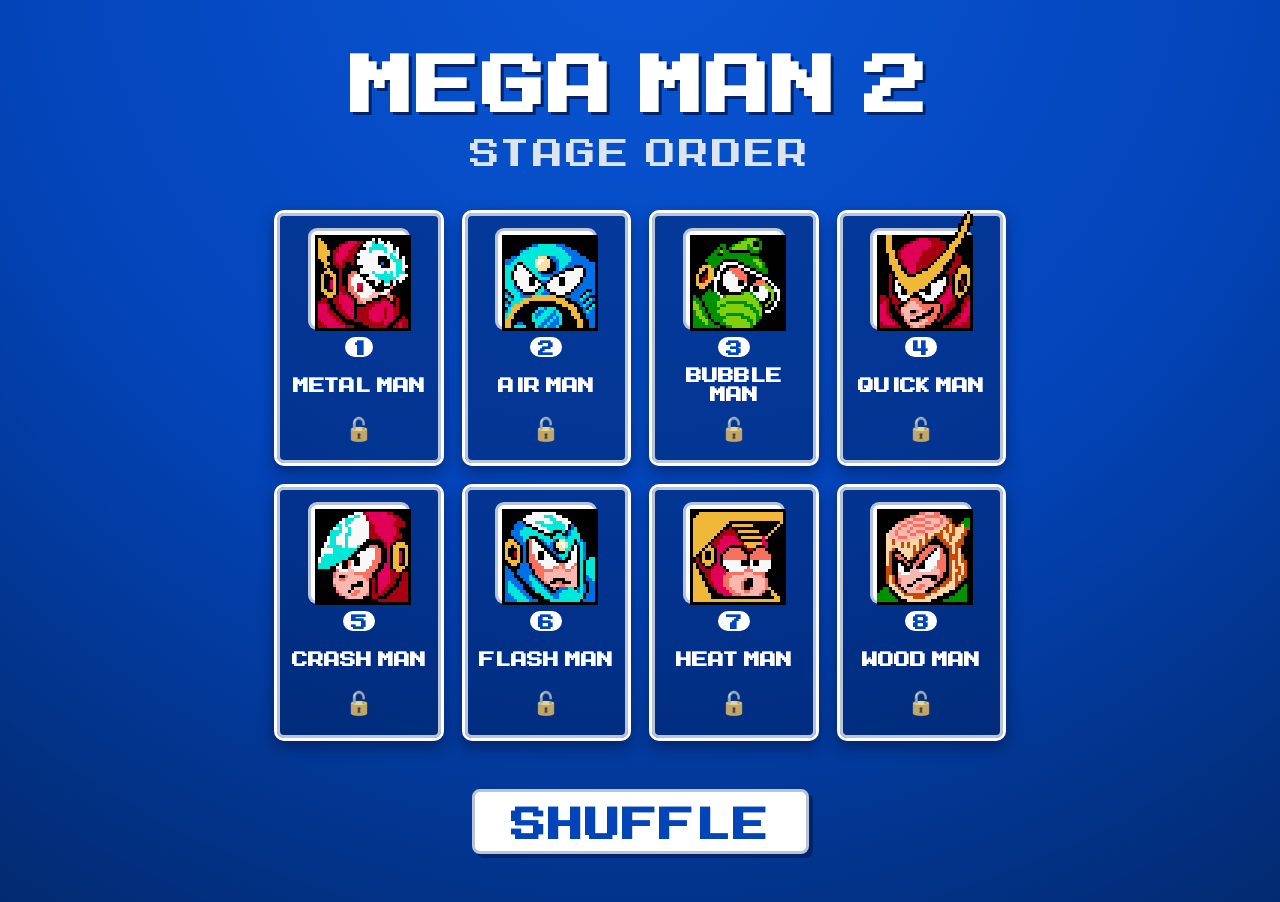
==== index.html @ 6f8959cc "Add files via upload" ====
<!DOCTYPE html>
<html lang="en">
<head>
    <meta charset="UTF-8">
    <meta name="viewport" content="width=device-width, initial-scale=1.0">
    <title>Mega Man 2 Shuffle</title>
    <link rel="stylesheet" href="style.css">
</head>
<body>
    <main class="container">
        <h1>Mega Man 2</h1>
        <br>
        <p class="subtitle">Stage Order</p>
        <br>
        <div id="boss-grid" class="boss-grid"></div>
        <br>

        <button id="shuffle-btn" type="button">Shuffle</button>
    </main>

    <script src="script.js"></script>
</body>
</html>
---- style.css ----
@font-face {
    font-family: 'Mega Man 2';
    src: url('assets/megaman_2.ttf') format('truetype');
    font-weight: normal;
    font-style: normal;
    font-display: swap;
}

* {
    margin: 0;
    padding: 0;
    box-sizing: border-box;
}

body {
    min-height: 100vh;
    display: flex;
    align-items: center;
    justify-content: center;
    background: radial-gradient(circle at 50% -10%, #0a56d6 0%, #0344b9 55%, #022a70 100%);
    font-family: 'Mega Man 2', 'Courier New', Courier, monospace;
    color: #ffffff;
    padding: 24px 16px;
}

.container {
    width: 100%;
    max-width: 780px;
    text-align: center;
    padding: 24px;
}

h1 {
    font-size: clamp(3rem, 5vw, 4rem);
    letter-spacing: 2px;
    text-transform: uppercase;
    text-shadow: 3px 3px 0 #00236b;
}

.subtitle {
    margin-top: 8px;
    margin-bottom: 28px;
    color: #dce4ed;
    text-transform: uppercase;
    letter-spacing: 3px;
    font-size: clamp(1.5rem, 5vw, 1.9rem);
}

.boss-grid {
    display: grid;
    grid-template-columns: repeat(4, minmax(160px, 1fr));
    gap: 18px;
    justify-content: center;
}

.boss-card {
    background: rgba(0, 20, 70, 0.35);
    border: 3px solid #ffffff;
    border-radius: 10px;
    padding: 18px 10px;
    display: flex;
    flex-direction: column;
    align-items: center;
    transition: transform 0.18s ease, border-color 0.18s ease, box-shadow 0.18s ease;
    cursor: grab;
    box-shadow: inset 0 0 0 3px #b8c4d8, 0 6px 14px rgba(0, 15, 50, 0.5);
}

.boss-card:hover {
    transform: translateY(-4px);
    border-color: #F0B838;
    box-shadow: inset 0 0 0 3px #b8c4d8, 0 10px 18px rgba(0, 15, 50, 0.55);
}

.boss-card.locked {
    border-color: #b8c4d8;
    background: rgba(0, 30, 90, 0.5);
    opacity: 0.8;
    cursor: not-allowed;
}

.boss-card.locked:hover {
    transform: none;
    border-color: #b8c4d8;
    box-shadow: inset 0 0 0 3px #b8c4d8, 0 6px 14px rgba(0, 15, 50, 0.5);
}

.boss-card.drop-target {
    border-color: #F0B838;
    transform: scale(1.05);
    box-shadow: inset 0 0 0 3px #F0B838, 0 0 16px rgba(240, 184, 56, 0.6);
}

.lock-btn {
    display: flex;
    align-items: center;
    justify-content: center;
    width: 32px;
    height: 32px;
    margin: 10px auto 0;
    font-size: 1.4rem;
    background: rgba(0, 0, 0, 0);
    border: none;
    border-radius: 50%;
    cursor: pointer;
    filter: grayscale(60%);
    transition: filter 0.15s ease, transform 0.15s ease, background 0.15s ease;
}

.lock-btn:hover {
    filter: none;
    background: rgba(0, 0, 0, 0);
    transform: scale(1.15);
}

.portrait-frame {
    width: 96px;
    height: 96px;
    display: block;
    margin: 0 auto 10px;
    background: #000000;
    border: 4px solid #ffffff;
    border-radius: 6px;
    box-shadow: 0 0 0 3px #b8c4d8;
    position: relative;
}

.portrait-frame img {
    width: 96px;
    height: 96px;
    display: block;
    image-rendering: pixelated;
}

.portrait-frame .quick-man-portrait {
    width: 132px;
    height: 138px;
    position: absolute;
    left: -18px;
    top: -24px;
}

.boss-card .order {
    display: inline-block;
    min-width: 24px;
    padding: 2px 8px;
    margin-bottom: 8px;
    color: #0344b9;
    background: #ffffff;
    border-radius: 12px;
    font-weight: bold;
}

.boss-card .name {
    display: flex;
    align-items: center;
    justify-content: center;
    min-height: 2.4em;
    font-size: 1rem;
    font-weight: bold;
    text-transform: uppercase;
    line-height: 1.2;
}

#shuffle-btn {
    margin-top: 32px;
    padding: 12px 36px;
    font-family: inherit;
    font-size: 2.2rem;
    font-weight: bold;
    text-transform: uppercase;
    letter-spacing: 2px;
    color: #0344b9;
    background: #ffffff;
    border: 3px solid #b8c4d8;
    border-radius: 8px;
    cursor: pointer;
    box-shadow: 4px 4px 0 #00236b;
    transition: background 0.15s ease, transform 0.1s ease, box-shadow 0.1s ease;
}

#shuffle-btn:hover {
    transform: translateY(-4px);
    background: #F0B838;
    box-shadow: inset 0 0 0 3px #b8c4d8, 0 10px 18px rgba(0, 15, 50, 0.55);
}

#shuffle-btn:active {
    transform: translateY(2px);
    box-shadow: 2px 2px 0 #00236b;
}

#shuffle-btn:focus-visible,
.lock-btn:focus-visible,
.boss-card:focus-visible {
    outline: 3px solid #F0B838;
    outline-offset: 2px;
}

@media (max-width: 640px) {
    .boss-grid {
        grid-template-columns: repeat(2, minmax(150px, 1fr));
    }
}

@media (max-width: 360px) {
    .boss-grid {
        grid-template-columns: 1fr;
        max-width: 220px;
        margin: 0 auto;
    }
}
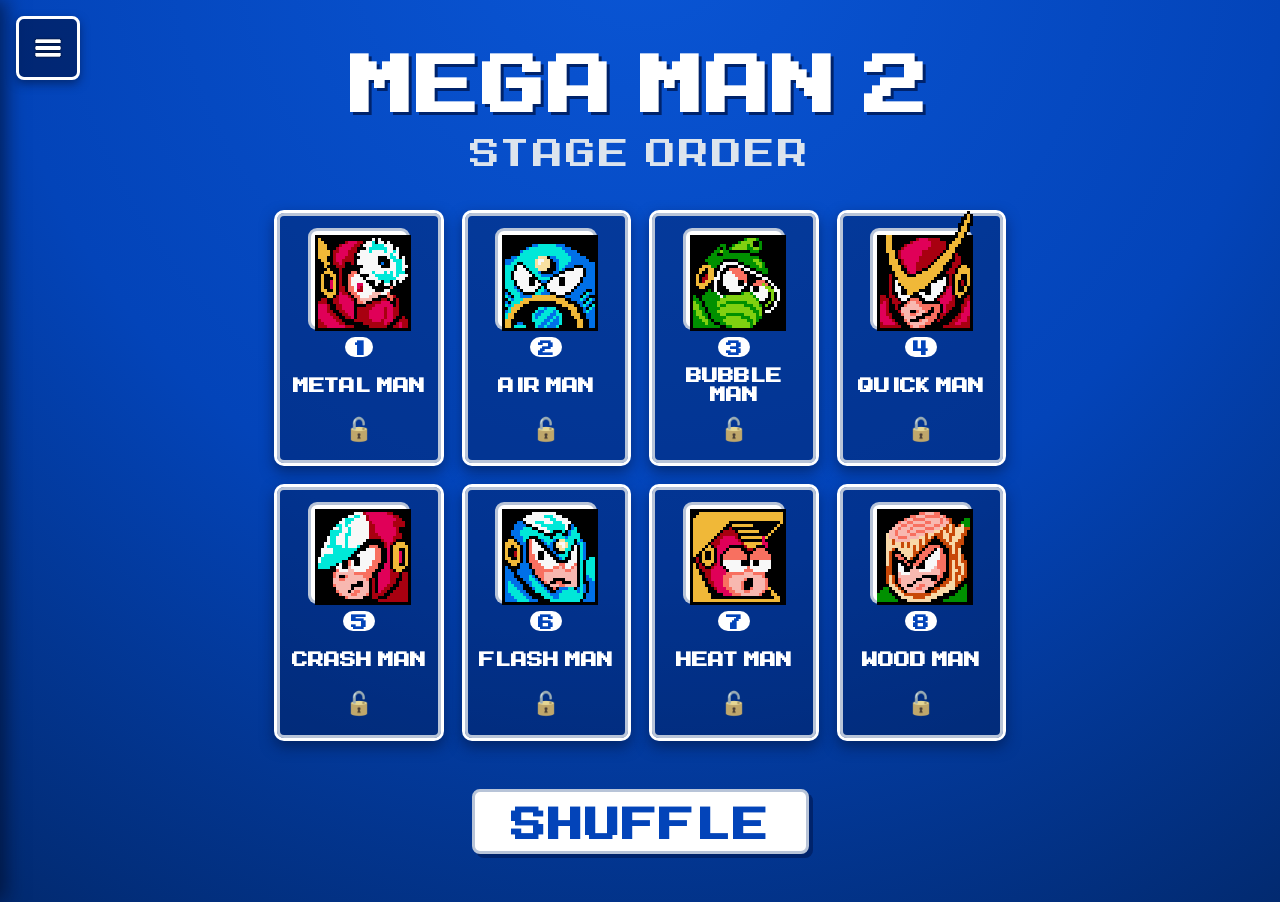
==== commit 50396c1d: "Add files via upload" ====
--- a/index.html
+++ b/index.html
@@ -3,12 +3,21 @@
 <head>
     <meta charset="UTF-8">
     <meta name="viewport" content="width=device-width, initial-scale=1.0">
-    <title>Mega Man 2 Shuffle</title>
+    <title>Mega Man Shuffle</title>
     <link rel="stylesheet" href="style.css">
 </head>
 <body>
+    <button id="menu-btn" type="button" aria-label="Select game" aria-expanded="false" aria-controls="game-menu">
+        <img id="menu-icon" src="assets/menu.png" alt="">
+    </button>
+    <div id="menu-overlay" class="menu-overlay"></div>
+    <nav id="game-menu" class="game-menu" aria-hidden="true">
+        <p class="game-menu-title">Select Game</p>
+        <ul id="game-list" class="game-list"></ul>
+    </nav>
+
     <main class="container">
-        <h1>Mega Man 2</h1>
+        <h1 id="game-title">Mega Man 2</h1>
         <br>
         <p class="subtitle">Stage Order</p>
         <br>
--- a/style.css
+++ b/style.css
@@ -12,6 +12,12 @@
     box-sizing: border-box;
 }
 
+:root {
+    --menu-btn-size: clamp(44px, 5vw, 72px);
+    --menu-btn-offset-y: max(16px, env(safe-area-inset-top));
+    --menu-btn-offset-x: max(16px, env(safe-area-inset-left));
+}
+
 body {
     min-height: 100vh;
     display: flex;
@@ -47,13 +53,16 @@
 }
 
 .boss-grid {
-    display: grid;
-    grid-template-columns: repeat(4, minmax(160px, 1fr));
+    --cols: 4;
+    display: flex;
+    flex-wrap: wrap;
+    justify-content: center;
     gap: 18px;
-    justify-content: center;
 }
 
 .boss-card {
+    width: calc((100% - (var(--cols) - 1) * 18px) / var(--cols));
+    min-width: 160px;
     background: rgba(0, 20, 70, 0.35);
     border: 3px solid #ffffff;
     border-radius: 10px;
@@ -197,16 +206,165 @@
     outline-offset: 2px;
 }
 
+#menu-btn {
+    position: fixed;
+    top: var(--menu-btn-offset-y);
+    left: var(--menu-btn-offset-x);
+    z-index: 30;
+    width: var(--menu-btn-size);
+    height: var(--menu-btn-size);
+    display: flex;
+    align-items: center;
+    justify-content: center;
+    background: rgba(0, 20, 70, 0.6);
+    border: 3px solid #ffffff;
+    border-radius: 8px;
+    cursor: pointer;
+    -webkit-tap-highlight-color: transparent;
+    touch-action: manipulation;
+    box-shadow: 0 4px 10px rgba(0, 15, 50, 0.5);
+    transition: transform 0.15s ease, border-color 0.15s ease;
+}
+
+#menu-btn:hover {
+    border-color: #F0B838;
+    transform: translateY(-2px);
+}
+
+#menu-btn img {
+    width: 55%;
+    height: 55%;
+    image-rendering: pixelated;
+}
+
+.menu-overlay {
+    position: fixed;
+    inset: 0;
+    background: rgba(0, 10, 35, 0.6);
+    opacity: 0;
+    pointer-events: none;
+    transition: opacity 0.2s ease;
+    z-index: 20;
+}
+
+.menu-overlay.open {
+    opacity: 1;
+    pointer-events: auto;
+}
+
+.game-menu {
+    position: fixed;
+    top: 0;
+    left: 0;
+    height: 100vh;
+    width: min(260px, 78vw);
+    background: #022a70;
+    border-right: 3px solid #ffffff;
+    box-shadow: 6px 0 18px rgba(0, 10, 35, 0.6);
+    padding: calc(var(--menu-btn-offset-y) + var(--menu-btn-size) + 20px) 20px 20px calc(20px + var(--menu-btn-offset-x));
+    transform: translateX(-100%);
+    transition: transform 0.25s ease;
+    z-index: 25;
+    overflow-y: auto;
+}
+
+.game-menu.open {
+    transform: translateX(0);
+}
+
+.game-menu-title {
+    text-transform: uppercase;
+    letter-spacing: 2px;
+    color: #dce4ed;
+    margin-bottom: 16px;
+    font-size: 1rem;
+}
+
+.game-list {
+    list-style: none;
+    display: flex;
+    flex-direction: column;
+    gap: 8px;
+}
+
+.game-option {
+    width: 100%;
+    text-align: left;
+    padding: 10px 14px;
+    min-height: 44px;
+    font-family: inherit;
+    font-size: 0.95rem;
+    text-transform: uppercase;
+    letter-spacing: 1px;
+    color: #ffffff;
+    background: rgba(255, 255, 255, 0.08);
+    border: 2px solid #b8c4d8;
+    border-radius: 6px;
+    cursor: pointer;
+    -webkit-tap-highlight-color: transparent;
+    touch-action: manipulation;
+    transition: background 0.15s ease, border-color 0.15s ease, transform 0.15s ease;
+}
+
+.game-option:hover {
+    border-color: #F0B838;
+    transform: translateX(4px);
+}
+
+.game-option.active {
+    background: #F0B838;
+    border-color: #F0B838;
+    color: #0344b9;
+}
+
+.portrait-frame.no-image {
+    display: flex;
+    align-items: center;
+    justify-content: center;
+    background: rgba(255, 255, 255, 0.08);
+}
+
+.portrait-initials {
+    font-size: 1.6rem;
+    font-weight: bold;
+    color: #b8c4d8;
+}
+
 @media (max-width: 640px) {
     .boss-grid {
-        grid-template-columns: repeat(2, minmax(150px, 1fr));
+        --cols: 2;
+    }
+
+    .boss-card {
+        min-width: 150px;
+    }
+
+    .game-menu {
+        width: min(240px, 82vw);
+    }
+
+    /* grid content often exceeds viewport height on mobile, pinning the
+       container to the top, so reserve space below the fixed menu button */
+    body {
+        padding-top: max(72px, calc(env(safe-area-inset-top) + 60px));
     }
 }
 
 @media (max-width: 360px) {
     .boss-grid {
-        grid-template-columns: 1fr;
+        --cols: 1;
         max-width: 220px;
         margin: 0 auto;
     }
-}
+
+    :root {
+        --menu-btn-offset-y: max(12px, env(safe-area-inset-top));
+        --menu-btn-offset-x: max(12px, env(safe-area-inset-left));
+    }
+
+    .game-menu {
+        width: min(210px, 85vw);
+        padding-left: calc(16px + var(--menu-btn-offset-x));
+        padding-right: 16px;
+    }
+}
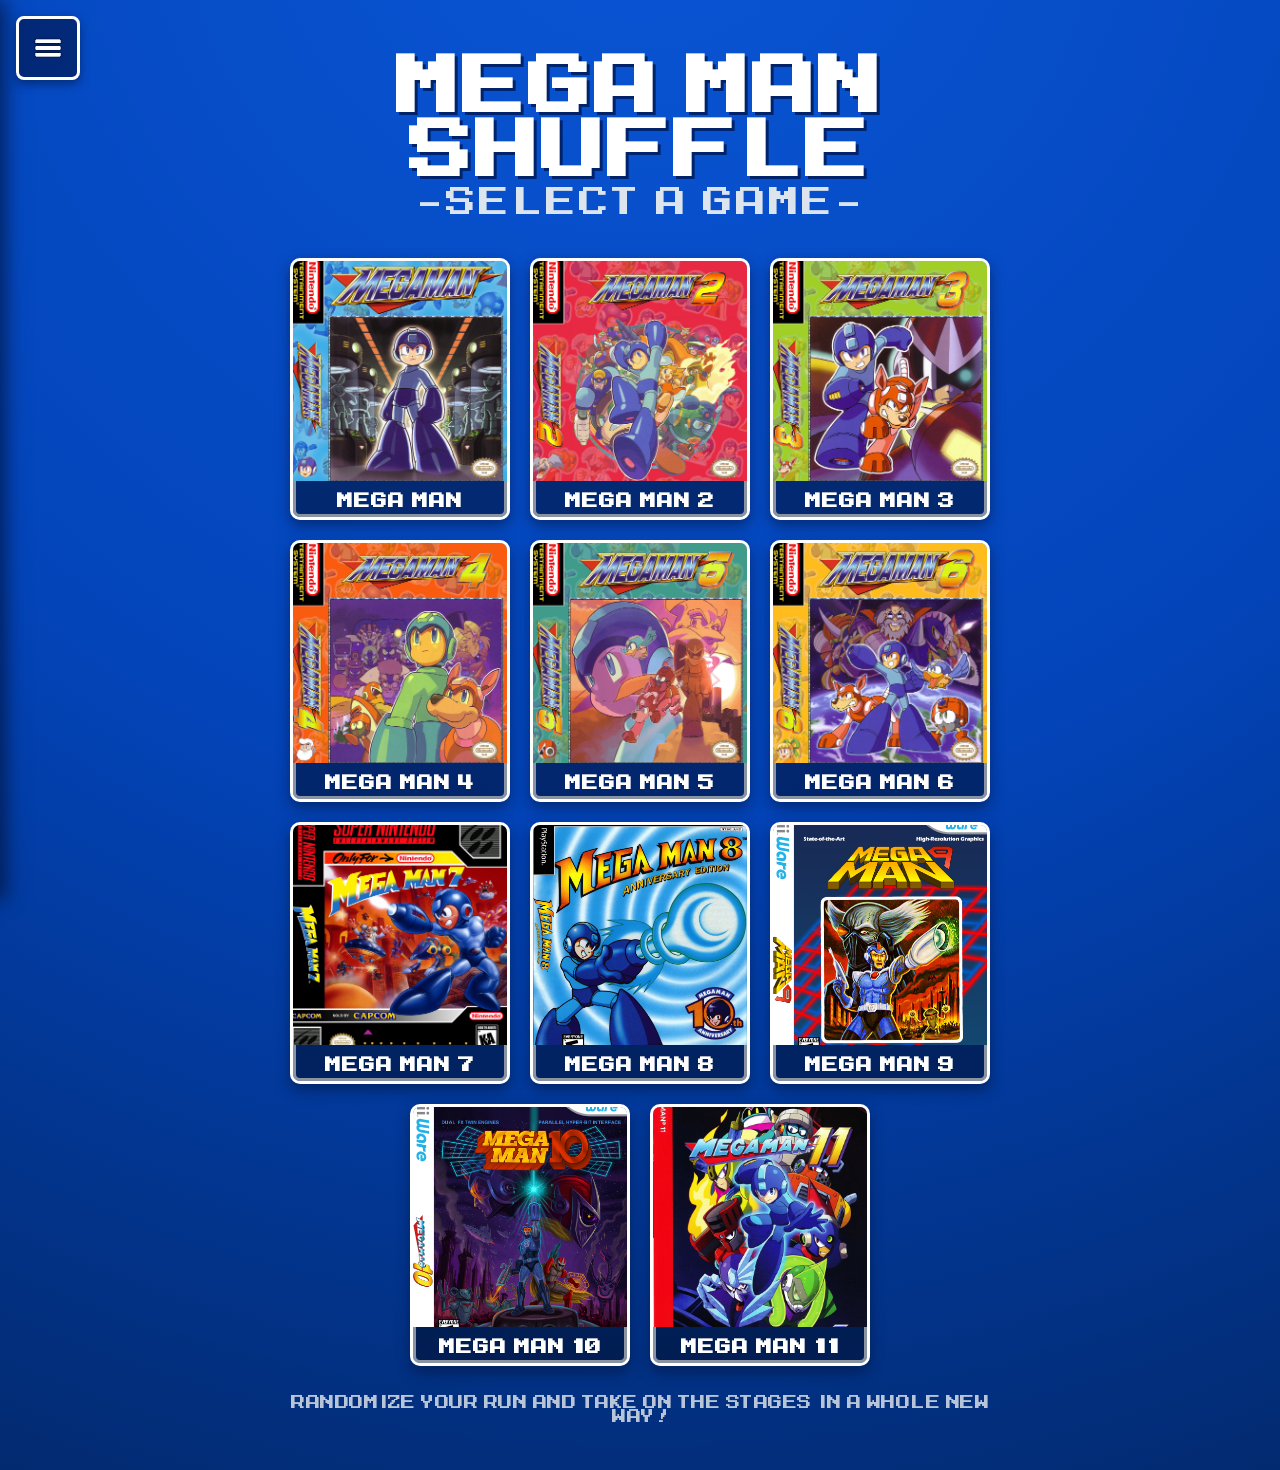
==== commit d30faf09: "Add files via upload" ====
--- a/index.html
+++ b/index.html
@@ -4,11 +4,12 @@
     <meta charset="UTF-8">
     <meta name="viewport" content="width=device-width, initial-scale=1.0">
     <title>Mega Man Shuffle</title>
+    <link rel="icon" type="image/png" href="assets/favicon.png">
     <link rel="stylesheet" href="style.css">
 </head>
 <body>
     <button id="menu-btn" type="button" aria-label="Select game" aria-expanded="false" aria-controls="game-menu">
-        <img id="menu-icon" src="assets/menu.png" alt="">
+        <img id="menu-icon" alt="">
     </button>
     <div id="menu-overlay" class="menu-overlay"></div>
     <nav id="game-menu" class="game-menu" aria-hidden="true">
@@ -16,17 +17,14 @@
         <ul id="game-list" class="game-list"></ul>
     </nav>
 
-    <main class="container">
-        <h1 id="game-title">Mega Man 2</h1>
+    <section id="home-view" class="home-view">
+        <h1 class="home-title">Mega Man Shuffle</h1>
+        <p class="subtitle">-Select a Game-</p>
         <br>
-        <p class="subtitle">Stage Order</p>
-        <br>
-        <div id="boss-grid" class="boss-grid"></div>
-        <br>
+        <div id="game-covers" class="game-covers"></div>
+        <p class="flavor-text">Randomize your run and take on the stages in a whole new way!</p>
+    </section>
 
-        <button id="shuffle-btn" type="button">Shuffle</button>
-    </main>
-
-    <script src="script.js"></script>
+    <script src="shared/app.js"></script>
 </body>
 </html>
--- a/style.css
+++ b/style.css
@@ -36,11 +36,114 @@
     padding: 24px;
 }
 
+.hidden {
+    display: none;
+}
+
 h1 {
     font-size: clamp(3rem, 5vw, 4rem);
     letter-spacing: 2px;
     text-transform: uppercase;
     text-shadow: 3px 3px 0 #00236b;
+}
+
+.home-view {
+    width: 100%;
+    max-width: 780px;
+    text-align: center;
+    padding: 24px;
+}
+
+.home-title {
+    font-size: clamp(3rem, 5vw, 4rem);
+    letter-spacing: 2px;
+    text-transform: uppercase;
+    text-shadow: 3px 3px 0 #00236b;
+}
+
+.flavor-text {
+    margin-top: 28px;
+    color: #b8c4d8;
+    font-size: 0.9rem;
+    letter-spacing: 0.5px;
+}
+
+.game-covers {
+    display: flex;
+    flex-wrap: wrap;
+    justify-content: center;
+    gap: 20px;
+}
+
+.cover-card {
+    width: 220px;
+    padding: 0;
+    background: rgba(0, 20, 70, 0.35);
+    border: 3px solid #ffffff;
+    border-radius: 10px;
+    overflow: hidden;
+    cursor: pointer;
+    font-family: inherit;
+    color: #ffffff;
+    box-shadow: inset 0 0 0 3px #b8c4d8, 0 6px 14px rgba(0, 15, 50, 0.5);
+    transition: transform 0.18s ease, border-color 0.18s ease, box-shadow 0.18s ease, filter 0.25s ease, opacity 0.25s ease;
+}
+
+.game-covers.dimming .cover-card:not(.preview-active) {
+    filter: grayscale(85%);
+    opacity: 0.6;
+}
+
+.cover-card:hover {
+    transform: translateY(-4px);
+    border-color: #F0B838;
+    box-shadow: inset 0 0 0 3px #b8c4d8, 0 10px 18px rgba(0, 15, 50, 0.55);
+}
+
+.cover-card img {
+    display: block;
+    width: 100%;
+    height: 220px;
+    object-fit: cover;
+}
+
+.cover-card .cover-title {
+    display: block;
+    padding: 10px 8px;
+    text-transform: uppercase;
+    font-weight: bold;
+    letter-spacing: 1px;
+    font-size: 1rem;
+    background: rgba(0, 0, 0, 0.25);
+}
+
+.cover-card.no-cover {
+    height: 220px;
+    display: flex;
+    align-items: center;
+    justify-content: center;
+}
+
+.cover-card.no-cover .cover-title {
+    background: none;
+    font-size: 1.3rem;
+}
+
+.cover-card:focus-visible {
+    outline: 3px solid #F0B838;
+    outline-offset: 2px;
+}
+
+@media (max-width: 640px) {
+    .cover-card {
+        width: 45%;
+        min-width: 140px;
+    }
+
+    .cover-card img,
+    .cover-card.no-cover {
+        height: 160px;
+    }
 }
 
 .subtitle {
@@ -303,7 +406,12 @@
     cursor: pointer;
     -webkit-tap-highlight-color: transparent;
     touch-action: manipulation;
-    transition: background 0.15s ease, border-color 0.15s ease, transform 0.15s ease;
+    transition: background 0.15s ease, border-color 0.15s ease, transform 0.15s ease, filter 0.25s ease, opacity 0.25s ease;
+}
+
+.game-list.dimming .game-option:not(.preview-active) {
+    filter: grayscale(85%);
+    opacity: 0.6;
 }
 
 .game-option:hover {
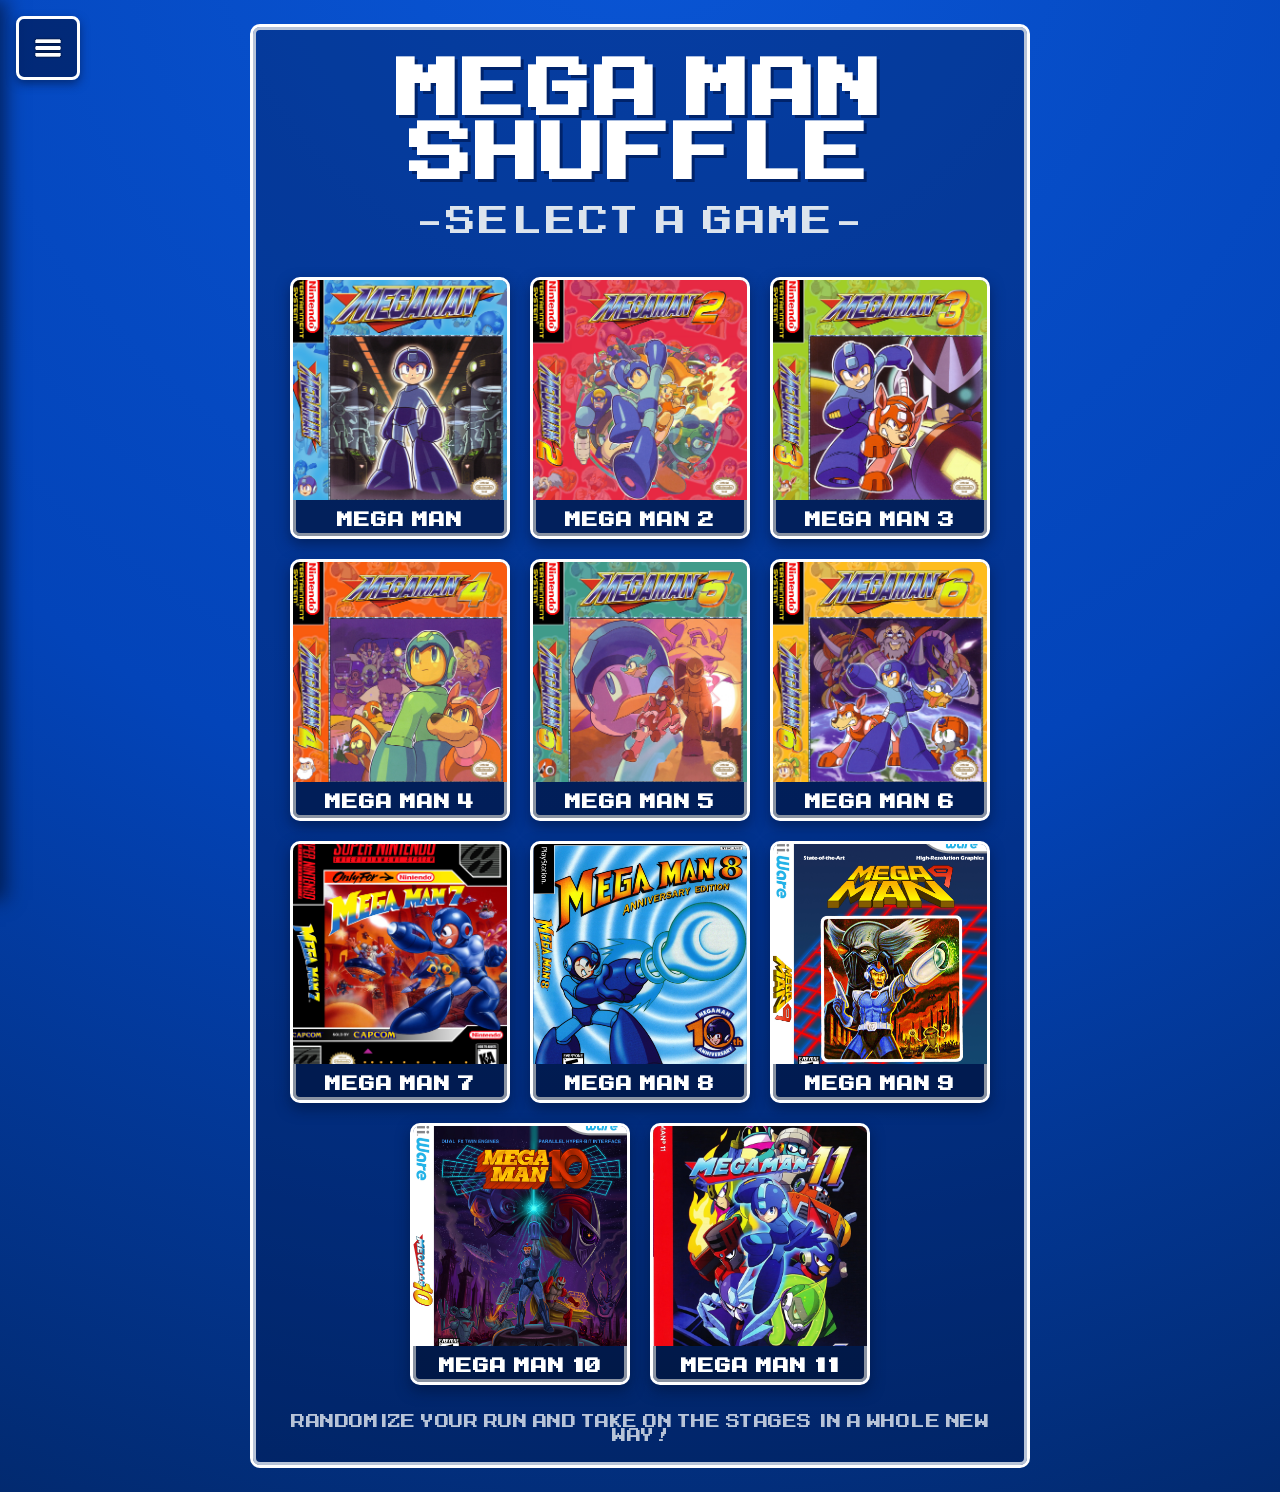
==== commit 82cc5f9b: "Add files via upload" ====
--- a/index.html
+++ b/index.html
@@ -13,12 +13,14 @@
     </button>
     <div id="menu-overlay" class="menu-overlay"></div>
     <nav id="game-menu" class="game-menu" aria-hidden="true">
-        <p class="game-menu-title">Select Game</p>
+        <button id="home-btn" type="button" class="game-option">Home</button>
+        <p class="game-menu-title">Classic Series</p>
         <ul id="game-list" class="game-list"></ul>
     </nav>
-
+    
     <section id="home-view" class="home-view">
         <h1 class="home-title">Mega Man Shuffle</h1>
+        <br>
         <p class="subtitle">-Select a Game-</p>
         <br>
         <div id="game-covers" class="game-covers"></div>
--- a/style.css
+++ b/style.css
@@ -52,6 +52,10 @@
     max-width: 780px;
     text-align: center;
     padding: 24px;
+    background: rgba(0, 20, 70, 0.35);
+    border: 3px solid #ffffff;
+    border-radius: 10px;
+    box-shadow: inset 0 0 0 3px #b8c4d8;
 }
 
 .home-title {
@@ -375,6 +379,10 @@
     transform: translateX(0);
 }
 
+#home-btn {
+    margin-bottom: 20px;
+}
+
 .game-menu-title {
     text-transform: uppercase;
     letter-spacing: 2px;
